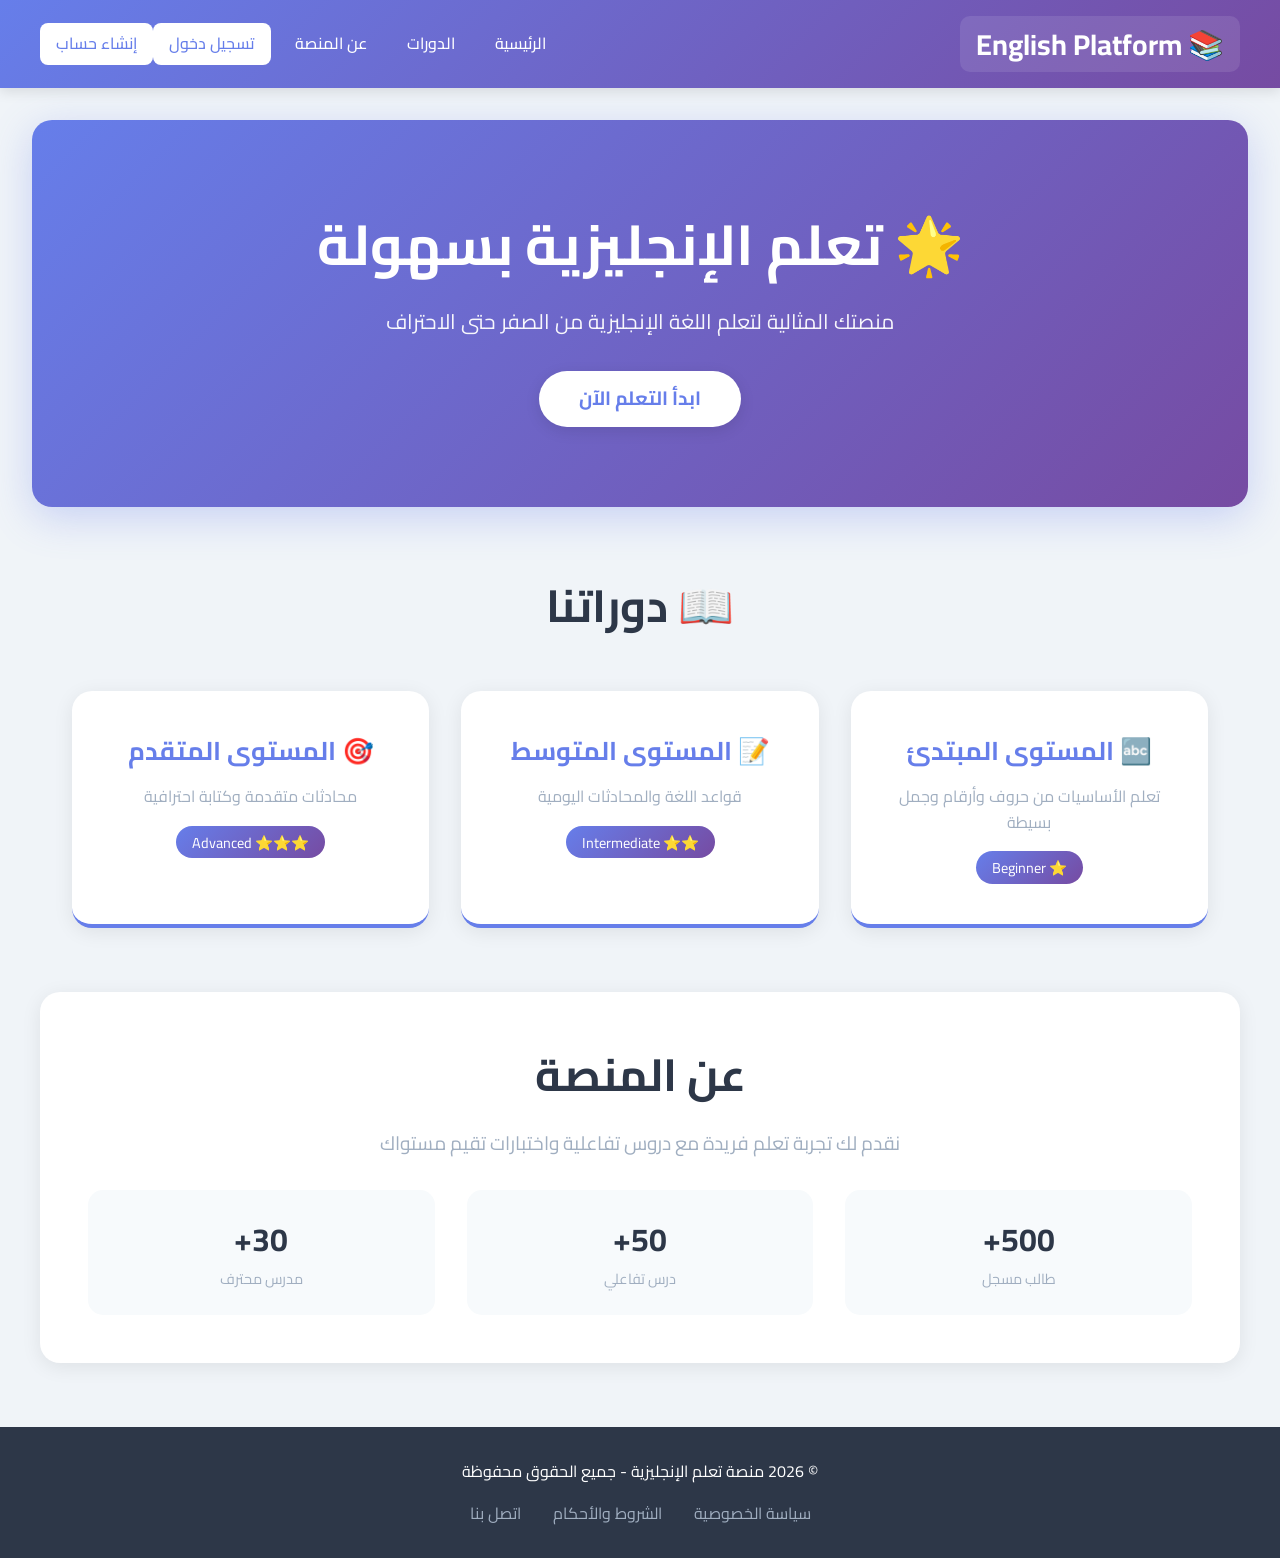
==== index.html @ c3b08fe0 "Add files via upload" ====
<!DOCTYPE html>
<html lang="ar" dir="rtl">
<head>
    <meta charset="UTF-8">
    <meta name="viewport" content="width=device-width, initial-scale=1.0">
    <title>منصة تعلم الإنجليزية</title>
    <link rel="stylesheet" href="style.css">
    <link href="https://fonts.googleapis.com/css2?family=Cairo:wght@400;700&display=swap" rel="stylesheet">
</head>
<body>
    <!-- ===== HEADER ===== -->
    <header>
        <nav>
            <div class="logo">📚 English Platform</div>
            <ul class="nav-links" id="navLinks">
                <li><a href="index.html">الرئيسية</a></li>
                <li><a href="#courses">الدورات</a></li>
                <li><a href="#about">عن المنصة</a></li>
                <li id="authLinks">
                    <a href="login.html" class="btn-login">تسجيل دخول</a>
                    <a href="register.html" class="btn-register">إنشاء حساب</a>
                </li>
                <li id="userLinks" style="display:none;">
                    <a href="dashboard.html">لوحة التحكم</a>
                    <a href="#" id="logoutBtn" class="btn-logout">تسجيل خروج</a>
                </li>
            </ul>
            <div class="hamburger" id="hamburger">☰</div>
        </nav>
    </header>

    <!-- ===== MAIN CONTENT ===== -->
    <main>
        <!-- Hero Section -->
        <section class="hero">
            <h1>🌟 تعلم الإنجليزية بسهولة</h1>
            <p>منصتك المثالية لتعلم اللغة الإنجليزية من الصفر حتى الاحتراف</p>
            <a href="register.html" class="btn-start">ابدأ التعلم الآن</a>
        </section>

        <!-- Courses Section -->
        <section id="courses" class="courses">
            <h2>📖 دوراتنا</h2>
            <div class="course-grid">
                <div class="course-card">
                    <h3>🔤 المستوى المبتدئ</h3>
                    <p>تعلم الأساسيات من حروف وأرقام وجمل بسيطة</p>
                    <span class="course-level">⭐ Beginner</span>
                </div>
                <div class="course-card">
                    <h3>📝 المستوى المتوسط</h3>
                    <p>قواعد اللغة والمحادثات اليومية</p>
                    <span class="course-level">⭐⭐ Intermediate</span>
                </div>
                <div class="course-card">
                    <h3>🎯 المستوى المتقدم</h3>
                    <p>محادثات متقدمة وكتابة احترافية</p>
                    <span class="course-level">⭐⭐⭐ Advanced</span>
                </div>
            </div>
        </section>

        <!-- About Section -->
        <section id="about" class="about">
            <h2>عن المنصة</h2>
            <p>نقدم لك تجربة تعلم فريدة مع دروس تفاعلية واختبارات تقيم مستواك</p>
            <div class="about-stats">
                <div class="stat">
                    <span class="stat-number">500+</span>
                    <span class="stat-label">طالب مسجل</span>
                </div>
                <div class="stat">
                    <span class="stat-number">50+</span>
                    <span class="stat-label">درس تفاعلي</span>
                </div>
                <div class="stat">
                    <span class="stat-number">30+</span>
                    <span class="stat-label">مدرس محترف</span>
                </div>
            </div>
        </section>
    </main>

    <!-- ===== FOOTER ===== -->
    <footer>
        <p>© 2026 منصة تعلم الإنجليزية - جميع الحقوق محفوظة</p>
        <div class="footer-links">
            <a href="#">سياسة الخصوصية</a>
            <a href="#">الشروط والأحكام</a>
            <a href="#">اتصل بنا</a>
        </div>
    </footer>

    <script src="script.js"></script>
</body>
</html>
---- style.css ----
/* ===== RESET & BASE ===== */
* {
    margin: 0;
    padding: 0;
    box-sizing: border-box;
}

:root {
    --primary: #667eea;
    --primary-dark: #5a67d8;
    --secondary: #764ba2;
    --success: #48bb78;
    --danger: #fc8181;
    --warning: #f6ad55;
    --dark: #2d3748;
    --light: #f7fafc;
    --gray: #a0aec0;
    --shadow: 0 4px 20px rgba(0,0,0,0.08);
    --shadow-hover: 0 12px 40px rgba(0,0,0,0.15);
    --radius: 20px;
    --transition: all 0.3s cubic-bezier(0.4, 0, 0.2, 1);
}

body {
    font-family: 'Cairo', sans-serif;
    background: #f0f4f8;
    color: var(--dark);
    line-height: 1.6;
    min-height: 100vh;
}

a {
    text-decoration: none;
    color: var(--primary);
    transition: var(--transition);
}

a:hover {
    color: var(--primary-dark);
}

/* ===== HEADER & NAVIGATION ===== */
header {
    background: linear-gradient(135deg, var(--primary) 0%, var(--secondary) 100%);
    color: white;
    padding: 1rem 2rem;
    box-shadow: 0 4px 12px rgba(0,0,0,0.1);
    position: sticky;
    top: 0;
    z-index: 1000;
}

nav {
    display: flex;
    justify-content: space-between;
    align-items: center;
    max-width: 1200px;
    margin: 0 auto;
}

.logo {
    font-size: 1.8rem;
    font-weight: 700;
    background: rgba(255,255,255,0.1);
    padding: 0.3rem 1rem;
    border-radius: 10px;
    user-select: none;
}

.nav-links {
    display: flex;
    list-style: none;
    gap: 0.5rem;
    align-items: center;
}

.nav-links li {
    position: relative;
}

.nav-links a {
    color: white;
    text-decoration: none;
    font-weight: 500;
    padding: 0.5rem 1rem;
    border-radius: 8px;
    transition: var(--transition);
    display: inline-block;
}

.nav-links a:hover,
.nav-links a.active {
    background: rgba(255,255,255,0.2);
    transform: translateY(-2px);
}

.btn-login,
.btn-register {
    background: white;
    color: var(--primary) !important;
    font-weight: 700;
}

.btn-login:hover,
.btn-register:hover {
    background: #f0f4f8;
    transform: translateY(-2px) scale(1.05);
}

.btn-logout {
    background: var(--danger);
    color: white !important;
}

.btn-logout:hover {
    background: #e53e3e !important;
    color: white !important;
}

.hamburger {
    display: none;
    font-size: 2rem;
    cursor: pointer;
    padding: 0.5rem;
    border-radius: 8px;
    transition: background 0.3s;
    background: rgba(255,255,255,0.1);
}

.hamburger:hover {
    background: rgba(255,255,255,0.2);
}

/* ===== HERO SECTION ===== */
.hero {
    background: linear-gradient(135deg, var(--primary) 0%, var(--secondary) 100%);
    color: white;
    text-align: center;
    padding: 5rem 2rem;
    margin: 2rem;
    border-radius: var(--radius);
    box-shadow: 0 10px 40px rgba(102, 126, 234, 0.3);
    animation: fadeInUp 0.8s ease;
}

@keyframes fadeInUp {
    from {
        opacity: 0;
        transform: translateY(30px);
    }
    to {
        opacity: 1;
        transform: translateY(0);
    }
}

.hero h1 {
    font-size: 3.5rem;
    margin-bottom: 1rem;
    font-weight: 700;
}

.hero p {
    font-size: 1.3rem;
    opacity: 0.95;
    margin-bottom: 2rem;
    max-width: 600px;
    margin-left: auto;
    margin-right: auto;
}

.btn-start {
    background: white;
    color: var(--primary);
    padding: 0.8rem 2.5rem;
    border-radius: 50px;
    text-decoration: none;
    font-weight: 700;
    font-size: 1.2rem;
    transition: var(--transition);
    display: inline-block;
    box-shadow: 0 4px 15px rgba(0,0,0,0.1);
}

.btn-start:hover {
    transform: scale(1.08);
    box-shadow: 0 8px 30px rgba(0,0,0,0.2);
    color: var(--primary);
}

/* ===== COURSES SECTION ===== */
.courses {
    max-width: 1200px;
    margin: 4rem auto;
    padding: 0 2rem;
}

.courses h2 {
    text-align: center;
    font-size: 2.8rem;
    margin-bottom: 3rem;
    color: var(--dark);
}

.course-grid {
    display: grid;
    grid-template-columns: repeat(auto-fit, minmax(300px, 1fr));
    gap: 2rem;
}

.course-card {
    background: white;
    padding: 2.5rem 2rem;
    border-radius: var(--radius);
    box-shadow: var(--shadow);
    transition: var(--transition);
    text-align: center;
    border-bottom: 4px solid var(--primary);
}

.course-card:hover {
    transform: translateY(-10px);
    box-shadow: var(--shadow-hover);
}

.course-card h3 {
    font-size: 1.6rem;
    margin-bottom: 0.8rem;
    color: var(--primary);
}

.course-card p {
    color: var(--gray);
    margin-bottom: 1rem;
}

.course-level {
    display: inline-block;
    background: linear-gradient(135deg, var(--primary), var(--secondary));
    color: white;
    padding: 0.3rem 1rem;
    border-radius: 20px;
    font-size: 0.9rem;
}

/* ===== ABOUT SECTION ===== */
.about {
    max-width: 1200px;
    margin: 4rem auto;
    padding: 3rem;
    background: white;
    border-radius: var(--radius);
    box-shadow: var(--shadow);
    text-align: center;
}

.about h2 {
    font-size: 2.8rem;
    margin-bottom: 1rem;
    color: var(--dark);
}

.about > p {
    font-size: 1.2rem;
    color: var(--gray);
    max-width: 600px;
    margin: 0 auto 2rem;
}

.about-stats {
    display: grid;
    grid-template-columns: repeat(auto-fit, minmax(150px, 1fr));
    gap: 2rem;
    margin-top: 2rem;
}

.stat {
    padding: 1.5rem;
    background: var(--light);
    border-radius: 15px;
    transition: var(--transition);
}

.stat:hover {
    transform: scale(1.05);
}

.stat-number {
    display: block;
    font-size: 2.5rem;
    font-weight: 700;
    color: var(--primary);
}

.stat-label {
    color: var(--gray);
    font-size: 1rem;
}

/* ===== AUTH PAGES ===== */
.auth-container {
    display: flex;
    justify-content: center;
    align-items: center;
    min-height: 80vh;
    padding: 2rem;
    background: linear-gradient(135deg, #f0f4f8 0%, #e2e8f0 100%);
}

.auth-box {
    background: white;
    padding: 3rem;
    border-radius: 25px;
    box-shadow: 0 20px 60px rgba(0,0,0,0.1);
    width: 100%;
    max-width: 480px;
    animation: slideUp 0.5s ease;
}

@keyframes slideUp {
    from {
        opacity: 0;
        transform: translateY(30px);
    }
    to {
        opacity: 1;
        transform: translateY(0);
    }
}

.auth-box h2 {
    text-align: center;
    font-size: 2rem;
    margin-bottom: 2rem;
    color: var(--dark);
}

.form-group {
    margin-bottom: 1.5rem;
}

.form-group label {
    display: block;
    font-weight: 600;
    margin-bottom: 0.5rem;
    color: var(--dark);
}

.form-group input {
    width: 100%;
    padding: 0.8rem 1rem;
    border: 2px solid #e2e8f0;
    border-radius: 12px;
    font-size: 1rem;
    transition: var(--transition);
    font-family: inherit;
}

.form-group input:focus {
    border-color: var(--primary);
    outline: none;
    box-shadow: 0 0 0 4px rgba(102, 126, 234, 0.1);
}

.form-group input.error {
    border-color: var(--danger);
}

.form-group input.success {
    border-color: var(--success);
}

.password-hint {
    display: block;
    font-size: 0.85rem;
    color: var(--gray);
    margin-top: 0.3rem;
}

.form-options {
    display: flex;
    justify-content: space-between;
    align-items: center;
    margin-bottom: 1.5rem;
    font-size: 0.95rem;
    flex-wrap: wrap;
    gap: 0.5rem;
}

.form-options label {
    display: flex;
    align-items: center;
    gap: 0.5rem;
    cursor: pointer;
}

.forgot-password {
    color: var(--primary);
    font-weight: 600;
}

.btn-submit {
    width: 100%;
    padding: 0.9rem;
    background: linear-gradient(135deg, var(--primary) 0%, var(--secondary) 100%);
    color: white;
    border: none;
    border-radius: 12px;
    font-size: 1.1rem;
    font-weight: 700;
    cursor: pointer;
    transition: var(--transition);
}

.btn-submit:hover {
    transform: translateY(-2px);
    box-shadow: 0 8px 25px rgba(102, 126, 234, 0.4);
}

.btn-submit:active {
    transform: translateY(0);
}

.error-msg {
    background: var(--danger);
    color: white;
    padding: 0.8rem 1rem;
    border-radius: 12px;
    margin-bottom: 1.5rem;
    text-align: center;
    animation: shake 0.5s ease;
}

@keyframes shake {
    0%, 100% { transform: translateX(0); }
    20% { transform: translateX(-10px); }
    40% { transform: translateX(10px); }
    60% { transform: translateX(-5px); }
    80% { transform: translateX(5px); }
}

.success-msg {
    background: var(--success);
    color: white;
    padding: 0.8rem 1rem;
    border-radius: 12px;
    margin-bottom: 1.5rem;
    text-align: center;
}

.success-msg a {
    color: white;
    font-weight: 700;
    text-decoration: underline;
}

.auth-links {
    text-align: center;
    margin-top: 1.5rem;
}

.auth-links p {
    margin-bottom: 0.5rem;
}

.auth-links a {
    color: var(--primary);
    font-weight: 600;
}

.auth-links a:hover {
    text-decoration: underline;
}

.back-home {
    display: inline-block;
    margin-top: 0.5rem;
}

/* ===== DASHBOARD ===== */
.dashboard {
    max-width: 1200px;
    margin: 2rem auto;
    padding: 0 2rem;
}

.dashboard-header {
    display: flex;
    justify-content: space-between;
    align-items: center;
    margin-bottom: 2rem;
    flex-wrap: wrap;
    gap: 1rem;
}

.dashboard-header h1 {
    font-size: 2.5rem;
    color: var(--dark);
}

.user-badge .badge {
    background: linear-gradient(135deg, var(--primary), var(--secondary));
    color: white;
    padding: 0.5rem 1.5rem;
    border-radius: 50px;
    font-weight: 700;
    font-size: 1.1rem;
}

/* Dashboard Stats */
.dashboard-stats {
    display: grid;
    grid-template-columns: repeat(auto-fit, minmax(200px, 1fr));
    gap: 1.5rem;
    margin-bottom: 2rem;
}

.stat-card {
    background: white;
    padding: 1.5rem;
    border-radius: 15px;
    box-shadow: var(--shadow);
    display: flex;
    align-items: center;
    gap: 1rem;
    transition: var(--transition);
}

.stat-card:hover {
    transform: translateY(-5px);
    box-shadow: var(--shadow-hover);
}

.stat-icon {
    font-size: 2.5rem;
}

.stat-info {
    display: flex;
    flex-direction: column;
}

.stat-number {
    font-size: 2rem;
    font-weight: 700;
    color: var(--dark);
}

.stat-label {
    color: var(--gray);
    font-size: 0.9rem;
}

/* Dashboard Grid */
.dashboard-grid {
    display: grid;
    grid-template-columns: repeat(auto-fit, minmax(350px, 1fr));
    gap: 2rem;
}

.dashboard-card {
    background: white;
    padding: 2rem;
    border-radius: var(--radius);
    box-shadow: var(--shadow);
    transition: var(--transition);
}

.dashboard-card:hover {
    box-shadow: var(--shadow-hover);
}

.dashboard-card h3 {
    color: var(--primary);
    margin-bottom: 1.2rem;
    font-size: 1.3rem;
    border-bottom: 2px solid var(--light);
    padding-bottom: 0.8rem;
}

/* Profile Card */
.profile-info p {
    padding: 0.5rem 0;
    border-bottom: 1px solid #f0f0f0;
    display: flex;
    justify-content: space-between;
}

.profile-info p:last-child {
    border-bottom: none;
}

.btn-edit {
    margin-top: 1rem;
    padding: 0.5rem 1.5rem;
    background: var(--primary);
    color: white;
    border: none;
    border-radius: 8px;
    cursor: pointer;
    transition: var(--transition);
    font-family: inherit;
    font-weight: 600;
}

.btn-edit:hover {
    background: var(--primary-dark);
    transform: scale(1.05);
}

/* Progress */
.progress-container {
    margin: 1rem 0;
}

.progress-label {
    display: flex;
    justify-content: space-between;
    font-weight: 600;
    margin-bottom: 0.3rem;
}

.progress-bar {
    background: #e2e8f0;
    border-radius: 10px;
    overflow: hidden;
    height: 25px;
    margin-bottom: 1rem;
}

.progress {
    background: linear-gradient(135deg, var(--primary), var(--secondary));
    color: white;
    text-align: center;
    line-height: 25px;
    font-weight: 700;
    font-size: 0.9rem;
    border-radius: 10px;
    transition: width 1s ease;
}

.progress-details {
    margin-top: 1rem;
}

.progress-item {
    display: flex;
    align-items: center;
    gap: 1rem;
    margin-bottom: 0.5rem;
}

.progress-item span:first-child {
    width: 60px;
    font-weight: 600;
}

.mini-bar {
    flex: 1;
    background: #e2e8f0;
    border-radius: 5px;
    height: 8px;
    overflow: hidden;
}

.mini-bar div {
    height: 100%;
    background: linear-gradient(135deg, var(--primary), var(--secondary));
    border-radius: 5px;
    transition: width 1s ease;
}

/* Lessons List */
.lesson-list {
    list-style: none;
    padding: 0;
}

.lesson-list li {
    display: flex;
    align-items: center;
    gap: 0.8rem;
    padding: 0.7rem 0;
    border-bottom: 1px solid #f0f0f0;
}

.lesson-list li:last-child {
    border-bottom: none;
}

.lesson-status {
    font-size: 1.2rem;
}

.lesson-title {
    font-weight: 500;
}

.completed .lesson-title {
    color: var(--success);
    text-decoration: line-through 2px var(--success);
}

.in-progress .lesson-title {
    color: var(--warning);
}

.pending .lesson-title {
    color: var(--gray);
}

.btn-view-all {
    display: inline-block;
    margin-top: 1rem;
    font-weight: 600;
    color: var(--primary);
}

.btn-view-all:hover {
    text-decoration: underline;
}

/* Achievements */
.achievements-grid {
    display: grid;
    grid-template-columns: repeat(auto-fit, minmax(100px, 1fr));
    gap: 1rem;
    margin-top: 0.5rem;
}

.achievement {
    background: var(--light);
    padding: 1rem;
    border-radius: 12px;
    text-align: center;
    transition: var(--transition);
}

.achievement:hover {
    transform: scale(1.05);
}

.achievement-icon {
    font-size: 2rem;
    display: block;
}

.achievement-name {
    display: block;
    font-size: 0.85rem;
    margin-top: 0.3rem;
}

.achievement.locked {
    opacity: 0.5;
    filter: grayscale(1);
}

/* ===== TOAST NOTIFICATIONS ===== */
.toast {
    position: fixed;
    bottom: 20px;
    right: 20px;
    padding: 15px 25px;
    border-radius: 12px;
    color: white;
    font-weight: 600;
    z-index: 9999;
    animation: slideUp 0.5s ease;
    box-shadow: 0 4px 15px rgba(0,0,0,0.2);
    max-width: 400px;
}

.toast-success {
    background: linear-gradient(135deg, #48bb78, #38a169);
}

.toast-error {
    background: linear-gradient(135deg, #fc8181, #e53e3e);
}

.toast-info {
    background: linear-gradient(135deg, var(--primary), var(--secondary));
}

/* ===== FOOTER ===== */
footer {
    text-align: center;
    padding: 2rem;
    background: var(--dark);
    color: white;
    margin-top: 3rem;
}

.footer-links {
    display: flex;
    justify-content: center;
    gap: 2rem;
    margin-top: 1rem;
    flex-wrap: wrap;
}

.footer-links a {
    color: var(--gray);
    transition: color 0.3s;
}

.footer-links a:hover {
    color: white;
}

/* ===== RESPONSIVE ===== */
@media (max-width: 992px) {
    .hero h1 {
        font-size: 2.8rem;
    }
    
    .dashboard-grid {
        grid-template-columns: 1fr 1fr;
    }
}

@media (max-width: 768px) {
    .hamburger {
        display: block;
    }
    
    .nav-links {
        display: none;
        flex-direction: column;
        width: 100%;
        background: rgba(102, 126, 234, 0.98);
        padding: 1.5rem;
        position: absolute;
        top: 70px;
        left: 0;
        border-radius: 0 0 20px 20px;
        gap: 0.8rem;
        box-shadow: 0 20px 40px rgba(0,0,0,0.2);
    }
    
    .nav-links.active {
        display: flex;
        animation: slideDown 0.3s ease;
    }
    
    @keyframes slideDown {
        from { opacity: 0; transform: translateY(-10px); }
        to { opacity: 1; transform: translateY(0); }
    }
    
    .nav-links a {
        width: 100%;
        text-align: center;
        padding: 0.8rem;
        border-radius: 10px;
    }
    
    .hero {
        margin: 1rem;
        padding: 3rem 1.5rem;
    }
    
    .hero h1 {
        font-size: 2.2rem;
    }
    
    .hero p {
        font-size: 1.1rem;
    }
    
    .courses h2,
    .about h2 {
        font-size: 2.2rem;
    }
    
    .course-grid {
        grid-template-columns: 1fr;
    }
    
    .dashboard-header h1 {
        font-size: 2rem;
    }
    
    .dashboard-grid {
        grid-template-columns: 1fr;
    }
    
    .dashboard-stats {
        grid-template-columns: 1fr 1fr;
    }
    
    .auth-box {
        padding: 2rem 1.5rem;
        margin: 0 1rem;
    }
    
    .about-stats {
        grid-template-columns: 1fr 1fr;
    }
    
    .form-options {
        flex-direction: column;
        gap: 0.5rem;
        align-items: flex-start;
    }
}

@media (max-width: 480px) {
    .logo {
        font-size: 1.4rem;
    }
    
    .hero h1 {
        font-size: 1.8rem;
    }
    
    .dashboard-stats {
        grid-template-columns: 1fr;
    }
    
    .about-stats {
        grid-template-columns: 1fr;
    }
    
    .achievements-grid {
        grid-template-columns: 1fr 1fr;
    }
    
    .footer-links {
        flex-direction: column;
        gap: 0.5rem;
    }
    
    .profile-info p {
        flex-direction: column;
        gap: 0.2rem;
    }
}
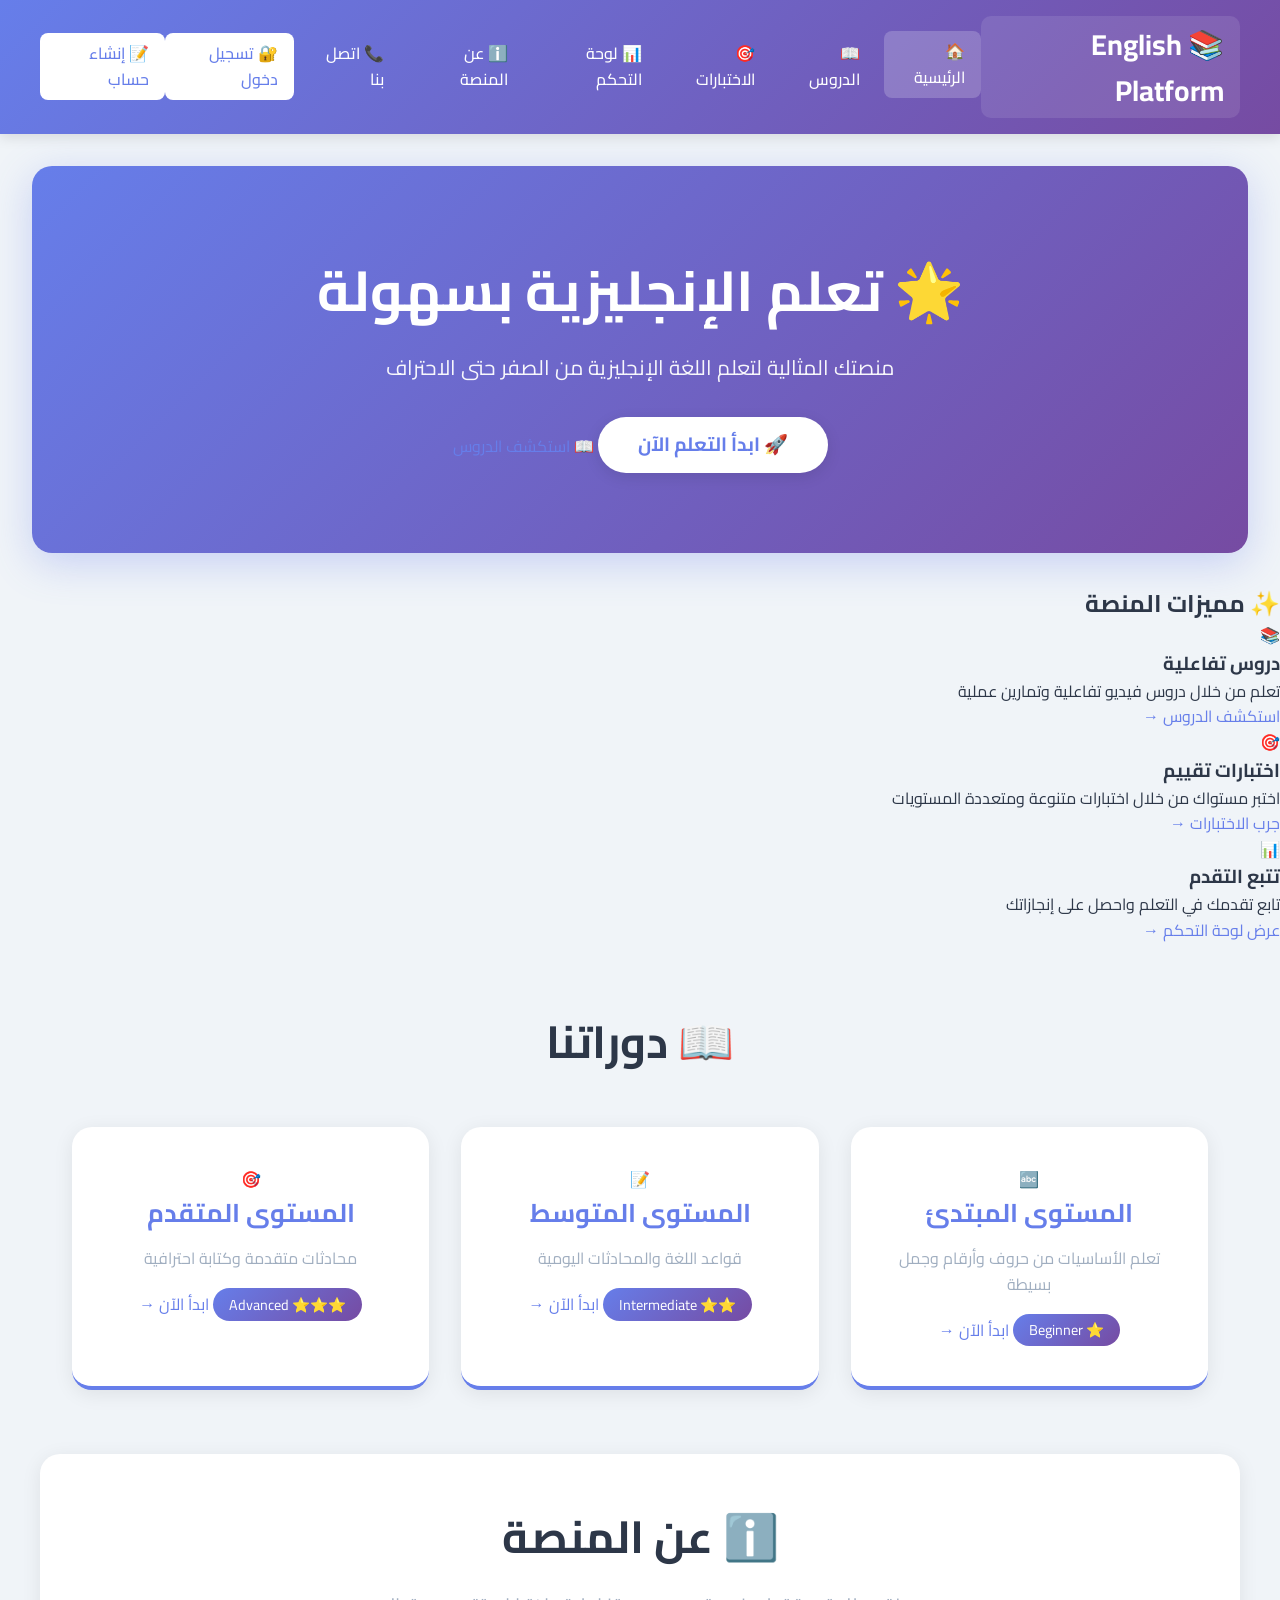
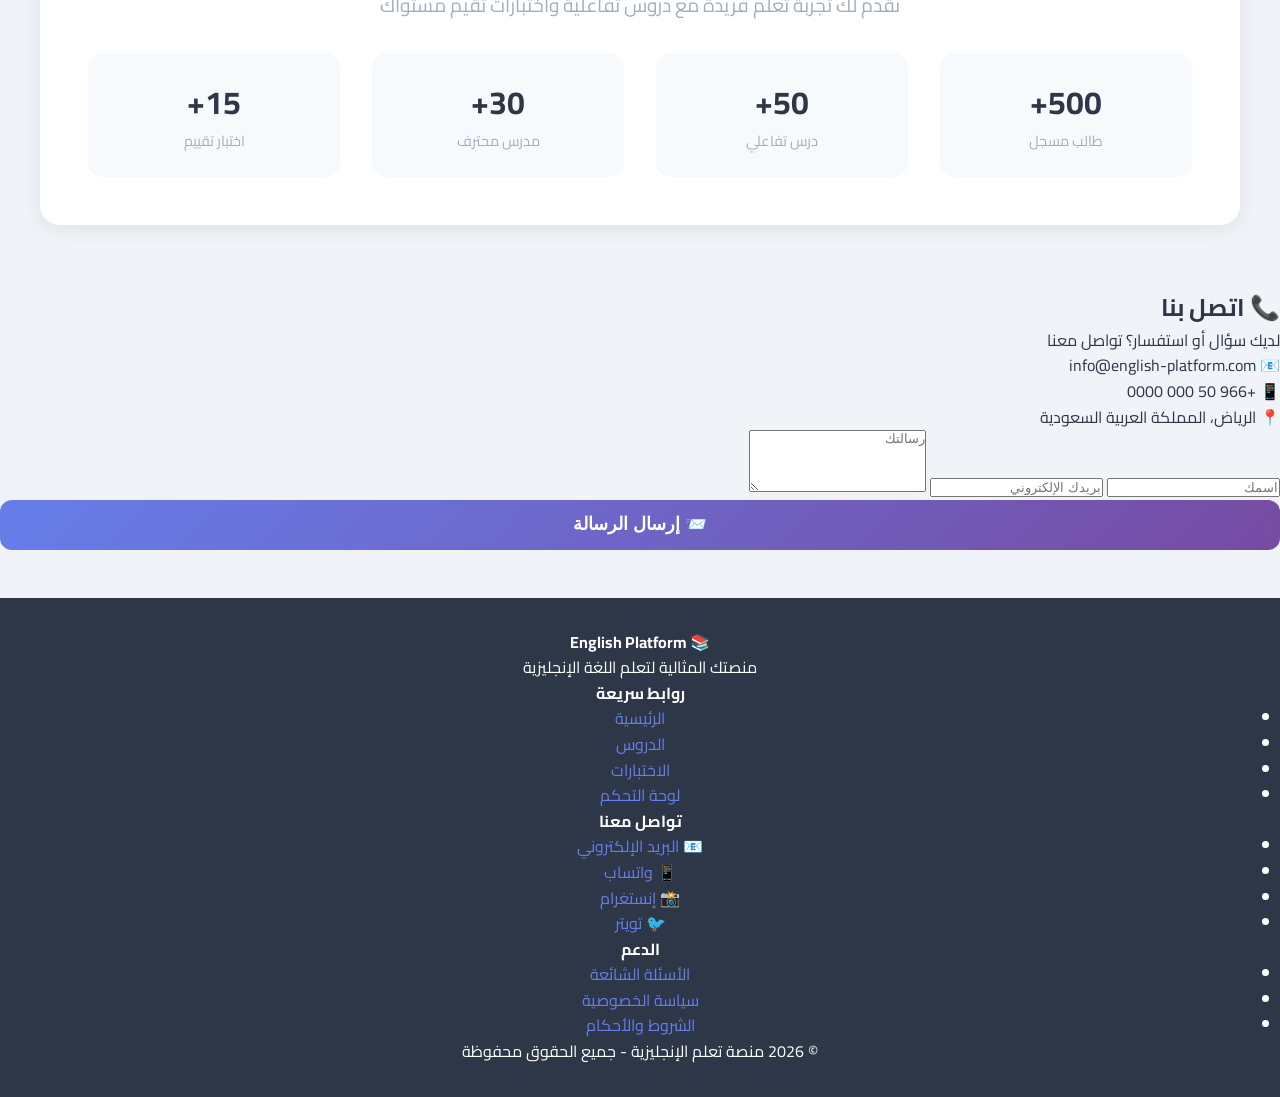
==== commit b9aff6c3: "Update index.html" ====
--- a/index.html
+++ b/index.html
@@ -12,20 +12,33 @@
     <header>
         <nav>
             <div class="logo">📚 English Platform</div>
+            
+            <!-- القائمة الرئيسية -->
             <ul class="nav-links" id="navLinks">
-                <li><a href="index.html">الرئيسية</a></li>
-                <li><a href="#courses">الدورات</a></li>
-                <li><a href="#about">عن المنصة</a></li>
+                <li><a href="index.html" class="active">🏠 الرئيسية</a></li>
+                <li><a href="lessons.html">📖 الدروس</a></li>
+                <li><a href="quizzes.html">🎯 الاختبارات</a></li>
+                <li><a href="dashboard.html">📊 لوحة التحكم</a></li>
+                <li><a href="#about">ℹ️ عن المنصة</a></li>
+                <li><a href="#contact">📞 اتصل بنا</a></li>
+                
+                <!-- روابط تسجيل الدخول / المستخدم -->
                 <li id="authLinks">
-                    <a href="login.html" class="btn-login">تسجيل دخول</a>
-                    <a href="register.html" class="btn-register">إنشاء حساب</a>
+                    <a href="login.html" class="btn-login">🔐 تسجيل دخول</a>
+                    <a href="register.html" class="btn-register">📝 إنشاء حساب</a>
                 </li>
                 <li id="userLinks" style="display:none;">
-                    <a href="dashboard.html">لوحة التحكم</a>
-                    <a href="#" id="logoutBtn" class="btn-logout">تسجيل خروج</a>
+                    <span class="user-name" id="userNameDisplay">👤 مستخدم</span>
+                    <a href="#" id="logoutBtn" class="btn-logout">🚪 تسجيل خروج</a>
                 </li>
             </ul>
-            <div class="hamburger" id="hamburger">☰</div>
+            
+            <!-- زر الهامبرغر للجوال -->
+            <div class="hamburger" id="hamburger">
+                <span></span>
+                <span></span>
+                <span></span>
+            </div>
         </nav>
     </header>
 
@@ -35,7 +48,35 @@
         <section class="hero">
             <h1>🌟 تعلم الإنجليزية بسهولة</h1>
             <p>منصتك المثالية لتعلم اللغة الإنجليزية من الصفر حتى الاحتراف</p>
-            <a href="register.html" class="btn-start">ابدأ التعلم الآن</a>
+            <div class="hero-buttons">
+                <a href="register.html" class="btn-start">🚀 ابدأ التعلم الآن</a>
+                <a href="lessons.html" class="btn-secondary-hero">📖 استكشف الدروس</a>
+            </div>
+        </section>
+
+        <!-- Features Section -->
+        <section class="features">
+            <h2>✨ مميزات المنصة</h2>
+            <div class="features-grid">
+                <div class="feature-card">
+                    <span class="feature-icon">📚</span>
+                    <h3>دروس تفاعلية</h3>
+                    <p>تعلم من خلال دروس فيديو تفاعلية وتمارين عملية</p>
+                    <a href="lessons.html" class="feature-link">استكشف الدروس →</a>
+                </div>
+                <div class="feature-card">
+                    <span class="feature-icon">🎯</span>
+                    <h3>اختبارات تقييم</h3>
+                    <p>اختبر مستواك من خلال اختبارات متنوعة ومتعددة المستويات</p>
+                    <a href="quizzes.html" class="feature-link">جرب الاختبارات →</a>
+                </div>
+                <div class="feature-card">
+                    <span class="feature-icon">📊</span>
+                    <h3>تتبع التقدم</h3>
+                    <p>تابع تقدمك في التعلم واحصل على إنجازاتك</p>
+                    <a href="dashboard.html" class="feature-link">عرض لوحة التحكم →</a>
+                </div>
+            </div>
         </section>
 
         <!-- Courses Section -->
@@ -43,26 +84,32 @@
             <h2>📖 دوراتنا</h2>
             <div class="course-grid">
                 <div class="course-card">
-                    <h3>🔤 المستوى المبتدئ</h3>
+                    <div class="course-icon">🔤</div>
+                    <h3>المستوى المبتدئ</h3>
                     <p>تعلم الأساسيات من حروف وأرقام وجمل بسيطة</p>
                     <span class="course-level">⭐ Beginner</span>
+                    <a href="lessons.html?level=beginner" class="course-link">ابدأ الآن →</a>
                 </div>
                 <div class="course-card">
-                    <h3>📝 المستوى المتوسط</h3>
+                    <div class="course-icon">📝</div>
+                    <h3>المستوى المتوسط</h3>
                     <p>قواعد اللغة والمحادثات اليومية</p>
                     <span class="course-level">⭐⭐ Intermediate</span>
+                    <a href="lessons.html?level=intermediate" class="course-link">ابدأ الآن →</a>
                 </div>
                 <div class="course-card">
-                    <h3>🎯 المستوى المتقدم</h3>
+                    <div class="course-icon">🎯</div>
+                    <h3>المستوى المتقدم</h3>
                     <p>محادثات متقدمة وكتابة احترافية</p>
                     <span class="course-level">⭐⭐⭐ Advanced</span>
+                    <a href="lessons.html?level=advanced" class="course-link">ابدأ الآن →</a>
                 </div>
             </div>
         </section>
 
         <!-- About Section -->
         <section id="about" class="about">
-            <h2>عن المنصة</h2>
+            <h2>ℹ️ عن المنصة</h2>
             <p>نقدم لك تجربة تعلم فريدة مع دروس تفاعلية واختبارات تقيم مستواك</p>
             <div class="about-stats">
                 <div class="stat">
@@ -77,20 +124,81 @@
                     <span class="stat-number">30+</span>
                     <span class="stat-label">مدرس محترف</span>
                 </div>
+                <div class="stat">
+                    <span class="stat-number">15+</span>
+                    <span class="stat-label">اختبار تقييم</span>
+                </div>
+            </div>
+        </section>
+
+        <!-- Contact Section -->
+        <section id="contact" class="contact">
+            <h2>📞 اتصل بنا</h2>
+            <p>لديك سؤال أو استفسار؟ تواصل معنا</p>
+            <div class="contact-grid">
+                <div class="contact-info">
+                    <div class="contact-item">
+                        <span class="contact-icon">📧</span>
+                        <span>info@english-platform.com</span>
+                    </div>
+                    <div class="contact-item">
+                        <span class="contact-icon">📱</span>
+                        <span>+966 50 000 0000</span>
+                    </div>
+                    <div class="contact-item">
+                        <span class="contact-icon">📍</span>
+                        <span>الرياض، المملكة العربية السعودية</span>
+                    </div>
+                </div>
+                <form class="contact-form" id="contactForm">
+                    <input type="text" placeholder="اسمك" required>
+                    <input type="email" placeholder="بريدك الإلكتروني" required>
+                    <textarea placeholder="رسالتك" rows="4" required></textarea>
+                    <button type="submit" class="btn-submit">📨 إرسال الرسالة</button>
+                </form>
             </div>
         </section>
     </main>
 
     <!-- ===== FOOTER ===== -->
     <footer>
-        <p>© 2026 منصة تعلم الإنجليزية - جميع الحقوق محفوظة</p>
-        <div class="footer-links">
-            <a href="#">سياسة الخصوصية</a>
-            <a href="#">الشروط والأحكام</a>
-            <a href="#">اتصل بنا</a>
+        <div class="footer-content">
+            <div class="footer-section">
+                <h4>📚 English Platform</h4>
+                <p>منصتك المثالية لتعلم اللغة الإنجليزية</p>
+            </div>
+            <div class="footer-section">
+                <h4>روابط سريعة</h4>
+                <ul>
+                    <li><a href="index.html">الرئيسية</a></li>
+                    <li><a href="lessons.html">الدروس</a></li>
+                    <li><a href="quizzes.html">الاختبارات</a></li>
+                    <li><a href="dashboard.html">لوحة التحكم</a></li>
+                </ul>
+            </div>
+            <div class="footer-section">
+                <h4>تواصل معنا</h4>
+                <ul>
+                    <li><a href="#">📧 البريد الإلكتروني</a></li>
+                    <li><a href="#">📱 واتساب</a></li>
+                    <li><a href="#">📸 إنستغرام</a></li>
+                    <li><a href="#">🐦 تويتر</a></li>
+                </ul>
+            </div>
+            <div class="footer-section">
+                <h4>الدعم</h4>
+                <ul>
+                    <li><a href="#">الأسئلة الشائعة</a></li>
+                    <li><a href="#">سياسة الخصوصية</a></li>
+                    <li><a href="#">الشروط والأحكام</a></li>
+                </ul>
+            </div>
+        </div>
+        <div class="footer-bottom">
+            <p>© 2026 منصة تعلم الإنجليزية - جميع الحقوق محفوظة</p>
         </div>
     </footer>
 
     <script src="script.js"></script>
 </body>
-</html>+</html>
